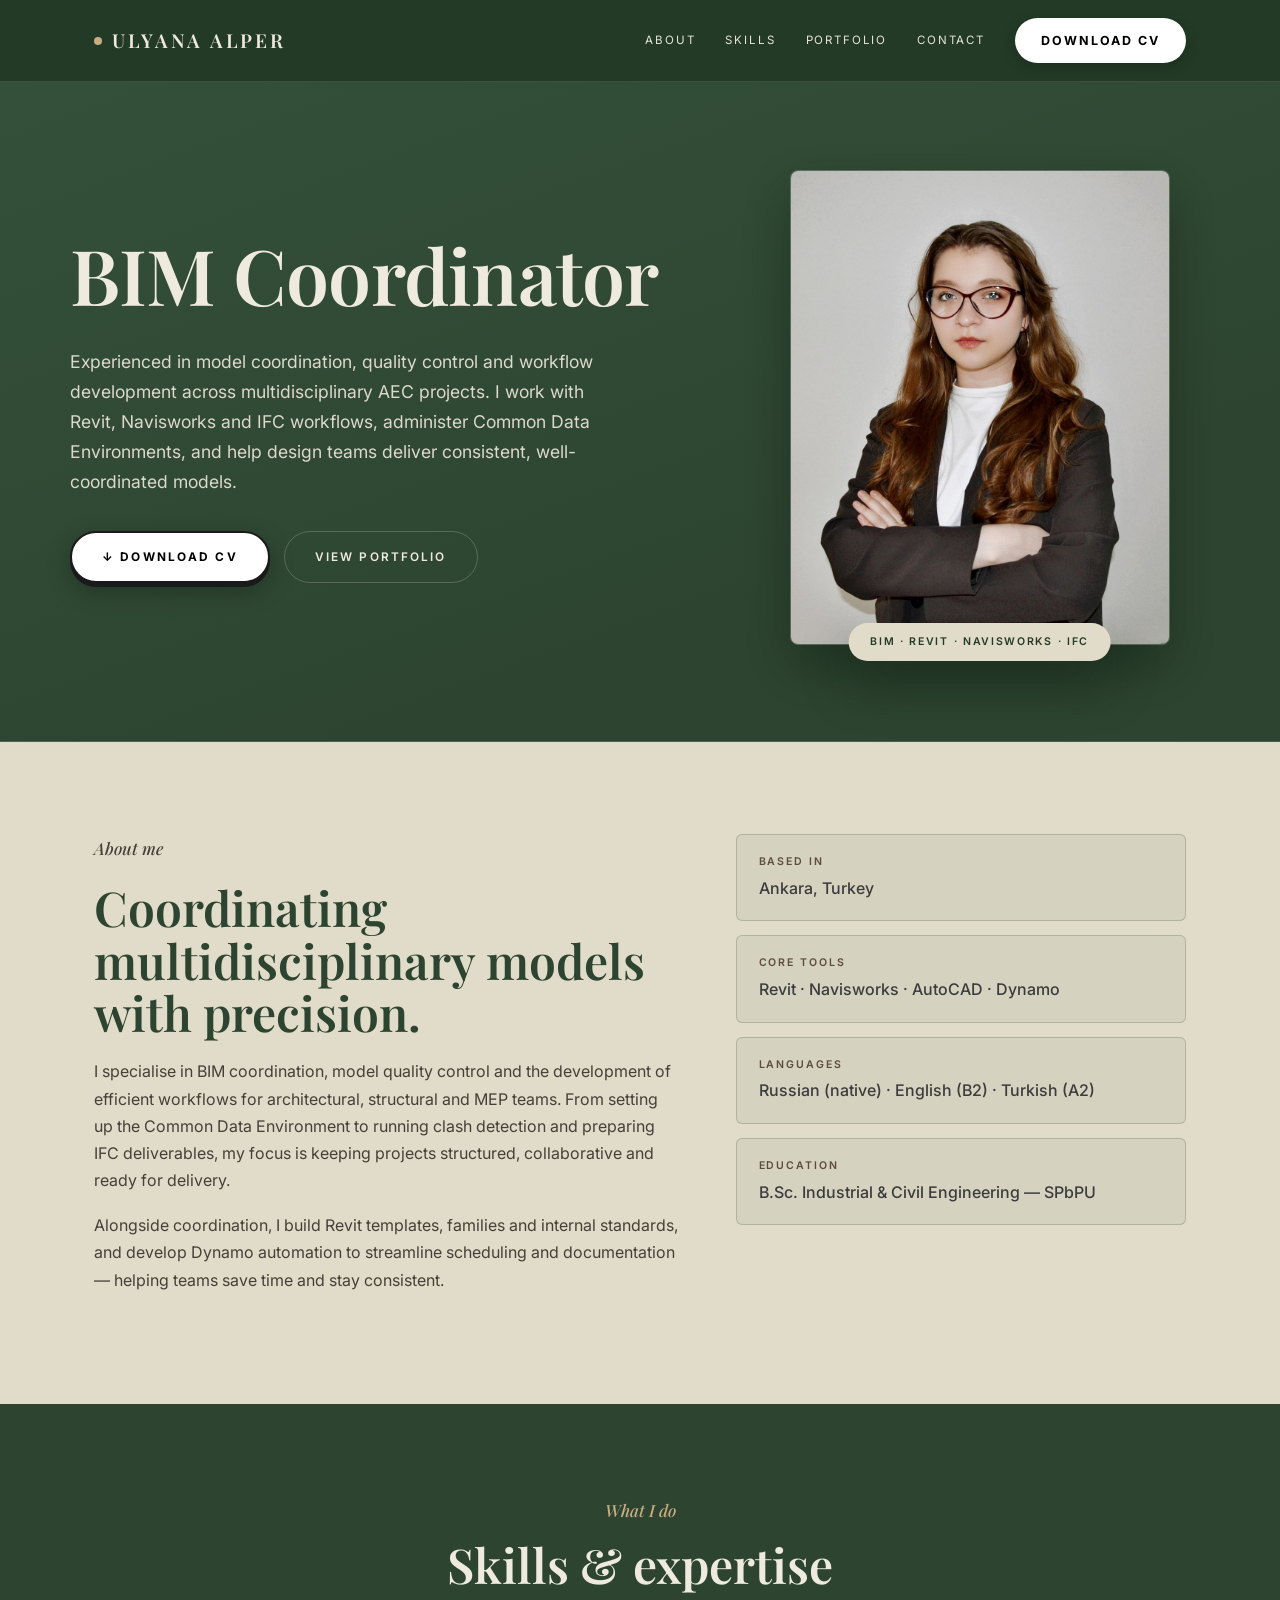
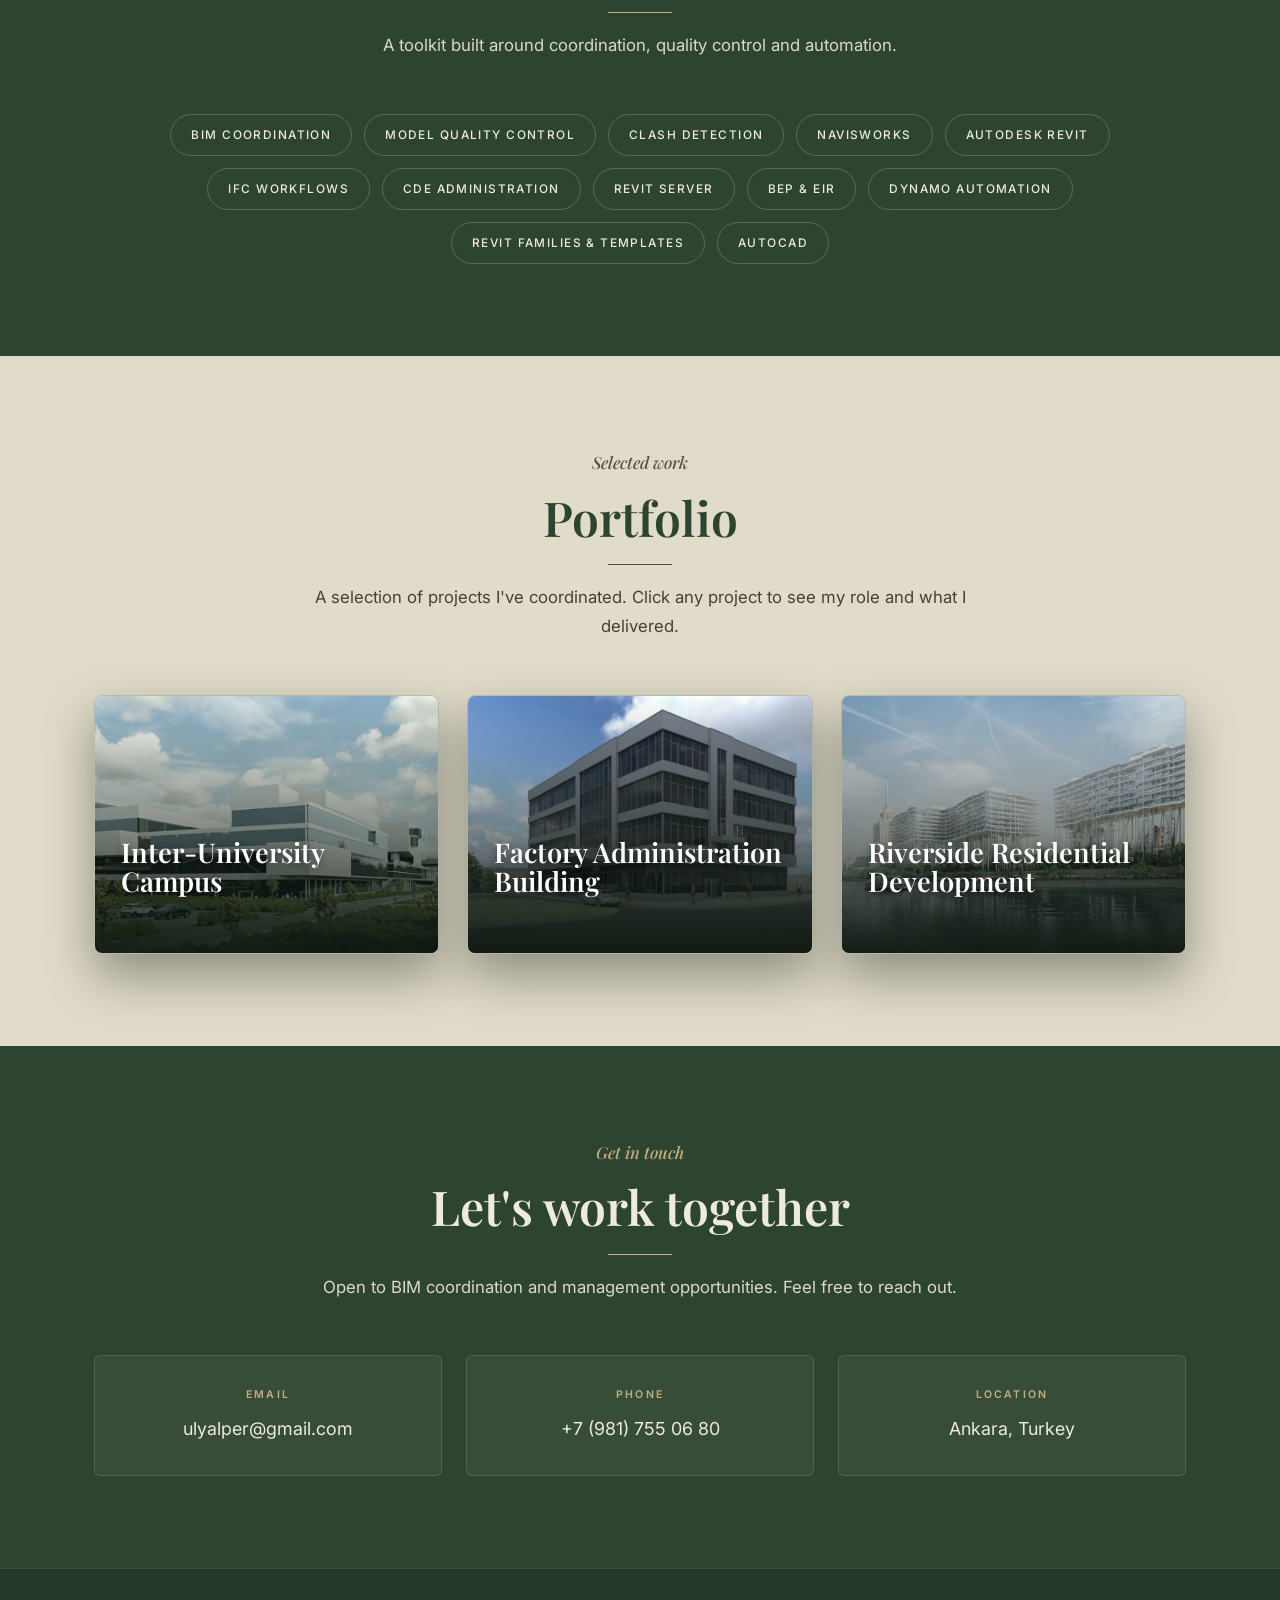
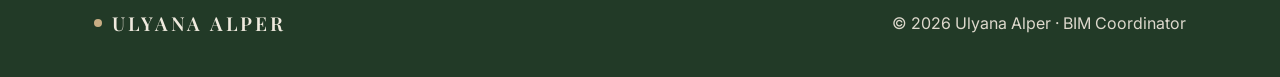
==== index.html @ e6cfb835 "Initial portfolio site" ====
<!DOCTYPE html>
<html lang="en">
<head>
  <meta charset="UTF-8" />
  <meta name="viewport" content="width=device-width, initial-scale=1.0" />
  <title>Ulyana Alper — BIM Coordinator</title>
  <meta name="description" content="Portfolio of Ulyana Alper, BIM Coordinator specialising in model coordination, quality control and CDE administration for multidisciplinary AEC projects." />
  <link rel="preconnect" href="https://fonts.googleapis.com" />
  <link rel="preconnect" href="https://fonts.gstatic.com" crossorigin />
  <link href="https://fonts.googleapis.com/css2?family=Playfair+Display:ital,wght@0,500;0,600;0,700;1,500;1,600&family=Inter:wght@400;500;600&display=swap" rel="stylesheet" />
  <link rel="stylesheet" href="css/styles.css" />
</head>
<body>
  <!-- Navbar -->
  <header class="nav">
    <div class="nav-inner">
      <a class="brand" href="index.html">
        <span class="dot"></span> Ulyana Alper
      </a>
      <button class="nav-toggle" aria-label="Toggle menu" id="navToggle">☰</button>
      <nav class="nav-links" id="navLinks">
        <a href="#about">About</a>
        <a href="#skills">Skills</a>
        <a href="#portfolio">Portfolio</a>
        <a href="#contact">Contact</a>
        <a class="btn btn-primary" href="assets/Ulyana_Alper_CV.pdf" download>Download CV</a>
      </nav>
    </div>
  </header>

  <!-- Hero -->
  <section class="hero">
    <div class="container hero-grid">
      <div class="hero-text">
        <h1>BIM Coordinator</h1>
        <p class="lead">
          Experienced in model coordination, quality control and workflow development
          across multidisciplinary AEC projects. I work with Revit, Navisworks and
          IFC workflows, administer Common Data Environments, and help design teams
          deliver consistent, well-coordinated models.
        </p>
        <div class="hero-actions">
          <a class="btn btn-primary" href="assets/Ulyana_Alper_CV.pdf" download>↓ Download CV</a>
          <a class="btn btn-ghost" href="#portfolio">View Portfolio</a>
        </div>
      </div>
      <div class="hero-photo">
        <img src="assets/profilephoto.jpg" alt="Portrait of Ulyana Alper" />
        <span class="badge">BIM · Revit · Navisworks · IFC</span>
      </div>
    </div>
  </section>

  <!-- About -->
  <section class="section section-sand" id="about">
    <div class="container">
      <div class="about-grid">
        <div class="about-text">
          <p class="eyebrow">About me</p>
          <h2>Coordinating multidisciplinary models with precision.</h2>
          <p>
            I specialise in BIM coordination, model quality control and the
            development of efficient workflows for architectural, structural and
            MEP teams. From setting up the Common Data Environment to running clash
            detection and preparing IFC deliverables, my focus is keeping projects
            structured, collaborative and ready for delivery.
          </p>
          <p>
            Alongside coordination, I build Revit templates, families and internal
            standards, and develop Dynamo automation to streamline scheduling and
            documentation — helping teams save time and stay consistent.
          </p>
        </div>
        <div class="facts">
          <div class="fact">
            <div class="label">Based in</div>
            <div class="value">Ankara, Turkey</div>
          </div>
          <div class="fact">
            <div class="label">Core tools</div>
            <div class="value">Revit · Navisworks · AutoCAD · Dynamo</div>
          </div>
          <div class="fact">
            <div class="label">Languages</div>
            <div class="value">Russian (native) · English (B2) · Turkish (A2)</div>
          </div>
          <div class="fact">
            <div class="label">Education</div>
            <div class="value">B.Sc. Industrial &amp; Civil Engineering — SPbPU</div>
          </div>
        </div>
      </div>
    </div>
  </section>

  <!-- Skills -->
  <section class="section section-pine" id="skills">
    <div class="container">
      <div class="section-head">
        <p class="eyebrow">What I do</p>
        <h2>Skills &amp; expertise</h2>
        <p class="sub">A toolkit built around coordination, quality control and automation.</p>
      </div>
      <div class="chips">
        <span class="chip">BIM Coordination</span>
        <span class="chip">Model Quality Control</span>
        <span class="chip">Clash Detection</span>
        <span class="chip">Navisworks</span>
        <span class="chip">Autodesk Revit</span>
        <span class="chip">IFC Workflows</span>
        <span class="chip">CDE Administration</span>
        <span class="chip">Revit Server</span>
        <span class="chip">BEP &amp; EIR</span>
        <span class="chip">Dynamo Automation</span>
        <span class="chip">Revit Families &amp; Templates</span>
        <span class="chip">AutoCAD</span>
      </div>
    </div>
  </section>

  <!-- Portfolio -->
  <section class="section section-sand" id="portfolio">
    <div class="container">
      <div class="section-head">
        <p class="eyebrow">Selected work</p>
        <h2>Portfolio</h2>
        <p class="sub">A selection of projects I've coordinated. Click any project to see my role and what I delivered.</p>
      </div>
      <div class="portfolio-grid" id="portfolioGrid"><!-- cards injected by main.js --></div>
    </div>
  </section>

  <!-- Contact -->
  <section class="section section-pine" id="contact">
    <div class="container">
      <div class="section-head">
        <p class="eyebrow">Get in touch</p>
        <h2>Let's work together</h2>
        <p class="sub">Open to BIM coordination and management opportunities. Feel free to reach out.</p>
      </div>
      <div class="contact-grid">
        <div class="contact-card">
          <div class="label">Email</div>
          <div class="value"><a href="mailto:ulyalper@gmail.com">ulyalper@gmail.com</a></div>
        </div>
        <div class="contact-card">
          <div class="label">Phone</div>
          <div class="value"><a href="tel:+79817550680">+7 (981) 755 06 80</a></div>
        </div>
        <div class="contact-card">
          <div class="label">Location</div>
          <div class="value">Ankara, Turkey</div>
        </div>
      </div>
    </div>
  </section>

  <!-- Footer -->
  <footer class="footer">
    <div class="container footer-inner">
      <span class="brand"><span class="dot"></span> Ulyana Alper</span>
      <span>© <span id="year"></span> Ulyana Alper · BIM Coordinator</span>
    </div>
  </footer>

  <script src="js/projects.js"></script>
  <script src="js/main.js"></script>
</body>
</html>
---- css/styles.css ----
/* ===========================================================
   Ulyana Alper — BIM Portfolio
   Theme: DARK — Dark Pine background, sand text,
   earth-brown / tan accents, charcoal panels
   palette: Beige Sand #E1DBC9 · Earth Brown #5E4B3B
            Dark Pine #2D4530 · Charcoal Grey #3C3C3C
   =========================================================== */

:root {
  --pine: #2d4530;        /* page background */
  --pine-soft: #34503a;   /* lighter band / cards */
  --pine-deep: #223a27;   /* footer / deepest */
  --charcoal: #3c3c3c;    /* panel sections */
  --sand: #e1dbc9;        /* Beige Sand — light text / buttons */
  --cream: #efeade;       /* brightest text */
  --muted: #ddd8cc;       /* secondary text on dark pine — clearer grey-cream */
  --accent: #c8ad84;      /* light tan (tint of earth brown) for accents */
  --accent-deep: #5e4b3b; /* Earth Brown — accent on light sand */
  --brown-muted: #454038; /* secondary text on sand — darker grey-brown */
  --line: rgba(239, 233, 218, 0.22);
  --line-soft: rgba(239, 233, 218, 0.12);
  --line-dark: rgba(45, 69, 48, 0.22);
  --shadow: 0 22px 50px rgba(15, 25, 17, 0.4);
  --radius: 6px;
  --radius-lg: 8px;
  --maxw: 1140px;
}

* { box-sizing: border-box; }

html { scroll-behavior: smooth; }

body {
  margin: 0;
  font-family: "Inter", system-ui, -apple-system, Segoe UI, Roboto, sans-serif;
  color: var(--cream);
  background: var(--pine);
  line-height: 1.7;
  -webkit-font-smoothing: antialiased;
}

/* readable text selection highlight */
::selection { background: var(--accent); color: var(--pine-deep); }

h1, h2, h3, .display {
  font-family: "Playfair Display", Georgia, serif;
  font-weight: 600;
  line-height: 1.1;
  letter-spacing: 0;
  margin: 0 0 0.4em;
  color: var(--cream);
}

a { color: inherit; text-decoration: none; }

img { display: block; max-width: 100%; }

.container {
  width: 100%;
  max-width: var(--maxw);
  margin: 0 auto;
  padding: 0 24px;
}

/* italic serif eyebrow */
.eyebrow {
  font-family: "Playfair Display", Georgia, serif;
  font-style: italic;
  font-size: 1.05rem;
  font-weight: 500;
  color: var(--accent);
  margin: 0 0 14px;
}

/* ---------- Buttons ---------- */
.btn {
  display: inline-flex;
  align-items: center;
  gap: 10px;
  padding: 14px 30px;
  border-radius: 999px;
  font-weight: 600;
  font-size: 0.74rem;
  text-transform: uppercase;
  letter-spacing: 0.18em;
  border: 1.5px solid transparent;
  cursor: pointer;
  transition: transform 0.18s ease, background 0.18s ease, color 0.18s ease, border-color 0.18s ease;
}
.btn:hover { transform: translateY(-2px); }
/* maximum contrast — white fill, black text, dark border */
.btn-primary {
  background: #ffffff;
  color: #000000;
  font-weight: 700;
  border: 2px solid #1a1a1a;
  box-shadow: 0 4px 0 #1a1a1a, 0 8px 24px rgba(0, 0, 0, 0.28);
}
.btn-primary:hover {
  background: #ffffff;
  color: #000000;
  border-color: #000000;
  box-shadow: 0 2px 0 #1a1a1a, 0 6px 20px rgba(0, 0, 0, 0.32);
}
.btn-ghost { border-color: var(--line); color: var(--cream); }
.btn-ghost:hover { background: var(--sand); color: var(--pine-deep); border-color: var(--sand); }
.btn-outline { border-color: var(--sand); color: var(--sand); }
.btn-outline:hover { background: var(--sand); color: var(--pine-deep); }

/* ---------- Navbar ---------- */
.nav {
  position: sticky;
  top: 0;
  z-index: 50;
  background: rgba(34, 58, 39, 0.92);
  backdrop-filter: blur(10px);
  color: var(--cream);
  border-bottom: 1px solid var(--line-soft);
}
.nav-inner {
  display: flex;
  align-items: center;
  justify-content: space-between;
  padding: 18px 24px;
  max-width: var(--maxw);
  margin: 0 auto;
}
.brand {
  font-family: "Playfair Display", Georgia, serif;
  font-size: 1.2rem;
  font-weight: 600;
  letter-spacing: 0.14em;
  text-transform: uppercase;
  display: flex;
  align-items: center;
  gap: 10px;
}
.brand .dot { width: 8px; height: 8px; border-radius: 50%; background: var(--accent); }
.nav-links { display: flex; align-items: center; gap: 30px; }
.nav-links a {
  font-size: 0.72rem;
  text-transform: uppercase;
  letter-spacing: 0.16em;
  color: #e8e4d9;
  transition: color 0.18s;
}
.nav-links a:hover { color: var(--accent); }

/* nav Download CV — override link styles so text stays high-contrast */
.nav-links a.btn-primary {
  color: #000000;
  background: #ffffff;
  font-size: 0.78rem;
  font-weight: 700;
  padding: 12px 26px;
  border: none;
  box-shadow: 0 4px 14px rgba(0, 0, 0, 0.2);
}
.nav-links a.btn-primary:hover {
  color: #000000;
  background: #f5f5f5;
  border: none;
  box-shadow: 0 6px 18px rgba(0, 0, 0, 0.24);
}

.nav-toggle { display: none; background: none; border: 0; color: var(--cream); font-size: 1.5rem; cursor: pointer; }

/* ---------- Hero ---------- */
.hero {
  background: linear-gradient(160deg, var(--pine-soft) 0%, var(--pine) 70%);
  color: var(--cream);
  position: relative;
  overflow: hidden;
  border-bottom: 1px solid var(--line-soft);
}
.hero-grid {
  display: grid;
  grid-template-columns: 1.15fr 0.85fr;
  gap: 56px;
  align-items: center;
  padding: 88px 0 96px;
}
.hero h1 { font-size: clamp(2.8rem, 6vw, 5rem); letter-spacing: -0.01em; }
.hero h1 .accent { color: var(--accent); font-style: italic; }
.hero .lead { font-size: 1.1rem; color: var(--muted); max-width: 32em; margin-bottom: 34px; }
.hero-actions { display: flex; flex-wrap: wrap; gap: 14px; }

.hero-photo {
  position: relative;
  justify-self: center;
}
.hero-photo img {
  width: 100%;
  max-width: 380px;
  aspect-ratio: 4 / 5;
  object-fit: cover;
  border-radius: var(--radius-lg);
  border: 1px solid var(--line);
  box-shadow: var(--shadow);
  filter: grayscale(0.1) contrast(1.02);
}
.hero-photo .badge {
  position: absolute;
  bottom: -16px; left: 50%;
  transform: translateX(-50%);
  background: var(--sand);
  color: var(--pine-deep);
  padding: 10px 22px;
  border-radius: 999px;
  font-weight: 600;
  font-size: 0.66rem;
  text-transform: uppercase;
  letter-spacing: 0.16em;
  white-space: nowrap;
  box-shadow: var(--shadow);
}

/* ---------- Section shells ---------- */
.section { padding: 92px 0; }
.section-head { max-width: 680px; margin: 0 auto 54px; text-align: center; }
.section-head .eyebrow { display: block; }
.section h2 { font-size: clamp(2.1rem, 4vw, 3rem); }
.section-head h2 { position: relative; padding-bottom: 22px; margin-bottom: 18px; }
.section-head h2::after {
  content: "";
  position: absolute;
  left: 50%; bottom: 0;
  transform: translateX(-50%);
  width: 64px; height: 1px;
  background: var(--accent);
}
.section .sub { color: var(--muted); font-size: 1.05rem; }

/* alternating section backgrounds */
.section-pine { background: var(--pine); color: var(--cream); }
.section-sand { background: var(--sand); color: var(--charcoal); }

/* light (sand) section overrides so text stays high-contrast */
.section-sand h1, .section-sand h2, .section-sand h3 { color: var(--pine); }
.section-sand .eyebrow { color: var(--accent-deep); }
.section-sand .sub { color: var(--brown-muted); }
.section-sand .section-head h2::after { background: var(--accent-deep); }
.section-sand .about-text p { color: var(--brown-muted); }
.section-sand .fact { background: rgba(45, 69, 48, 0.06); border-color: var(--line-dark); }
.section-sand .fact .label { color: var(--accent-deep); }
.section-sand .fact .value { color: var(--charcoal); }
.section-sand .chip { border-color: var(--line-dark); color: var(--pine); }
.section-sand .project-card { border-color: var(--line-dark); }
.section-sand .contact-card { background: rgba(45, 69, 48, 0.05); border-color: var(--line-dark); }
.section-sand .contact-card .label { color: var(--accent-deep); }
.section-sand .contact-card .value { color: var(--charcoal); }
.section-sand .contact-card a:hover { color: var(--accent-deep); }

/* sand section — project detail content */
.section-sand .detail-summary { color: var(--brown-muted); }
.section-sand .resp-list li { color: var(--charcoal); }
.section-sand .resp-list li::before { background: var(--accent-deep); }
.section-sand .gallery img { border-color: var(--line-dark); box-shadow: 0 16px 40px rgba(45, 69, 48, 0.12); }

/* ---------- About ---------- */
.about-grid { display: grid; grid-template-columns: 1.3fr 1fr; gap: 56px; align-items: start; }
.about-text .eyebrow { display: block; }
.about-text p { color: var(--muted); margin: 0 0 18px; }
.facts { display: grid; gap: 14px; }
.fact {
  background: rgba(239, 233, 218, 0.05);
  border: 1px solid var(--line-soft);
  border-radius: var(--radius);
  padding: 18px 22px;
}
.fact .label { font-size: 0.66rem; text-transform: uppercase; letter-spacing: 0.18em; color: var(--accent); font-weight: 600; }
.fact .value { font-weight: 500; margin-top: 4px; color: var(--cream); }

/* ---------- Skills ---------- */
.chips { display: flex; flex-wrap: wrap; gap: 12px; justify-content: center; }
.chip {
  background: transparent;
  border: 1px solid var(--line);
  color: var(--cream);
  padding: 10px 20px;
  border-radius: 999px;
  font-weight: 500;
  font-size: 0.74rem;
  text-transform: uppercase;
  letter-spacing: 0.12em;
}

/* ---------- Portfolio grid ---------- */
.portfolio-grid {
  display: grid;
  grid-template-columns: repeat(auto-fill, minmax(320px, 1fr));
  gap: 28px;
}
.project-card {
  position: relative;
  border-radius: var(--radius-lg);
  overflow: hidden;
  aspect-ratio: 4 / 3;
  box-shadow: var(--shadow);
  cursor: pointer;
  display: block;
  border: 1px solid var(--line-soft);
}
.project-card img {
  width: 100%; height: 100%;
  object-fit: cover;
  filter: grayscale(0.3) contrast(1.03);
  transition: transform 0.5s ease, filter 0.5s ease;
}
.project-card::before {
  content: "";
  position: absolute; inset: 0;
  background: linear-gradient(to top, rgba(15,25,17,0.96) 0%, rgba(15,25,17,0.5) 45%, transparent 100%);
  z-index: 1;
}
.project-card:hover img { transform: scale(1.05); filter: grayscale(0) contrast(1.03); }
.project-card .meta {
  position: absolute;
  left: 26px; right: 26px; bottom: 24px;
  z-index: 2;
  color: var(--cream);
}
.project-card h3 {
  font-size: 1.7rem;
  margin: 0 0 4px;
  color: #fff;
  text-shadow: 0 2px 8px rgba(0, 0, 0, 0.55);
}
.project-card .view {
  display: inline-flex; align-items: center; gap: 8px;
  font-size: 0.7rem; text-transform: uppercase; letter-spacing: 0.16em;
  color: var(--muted);
  opacity: 0; transform: translateY(6px);
  transition: opacity 0.25s, transform 0.25s;
}
.project-card:hover .view { opacity: 1; transform: translateY(0); }

/* ---------- Contact ---------- */
.contact-grid { display: grid; grid-template-columns: repeat(auto-fit, minmax(240px, 1fr)); gap: 24px; margin-top: 40px; }
.contact-card {
  background: rgba(239,233,218,0.05);
  border: 1px solid var(--line-soft);
  border-radius: var(--radius);
  padding: 30px;
  text-align: center;
}
.contact-card .label { font-size: 0.66rem; text-transform: uppercase; letter-spacing: 0.2em; color: var(--accent); font-weight: 600; }
.contact-card .value { font-size: 1.12rem; margin-top: 10px; word-break: break-word; color: var(--cream); }
.contact-card a:hover { color: var(--accent); }

/* ---------- Footer ---------- */
.footer { background: var(--pine-deep); color: var(--muted); padding: 38px 0; border-top: 1px solid var(--line-soft); }
.footer-inner { display: flex; flex-wrap: wrap; gap: 16px; justify-content: space-between; align-items: center; }
.footer .brand { color: var(--cream); letter-spacing: 0.14em; text-transform: uppercase; }

/* ===========================================================
   Project detail page
   =========================================================== */
.detail-hero {
  padding: 44px 0 64px;
  border-bottom: 1px solid var(--line-soft);
}
.back-link {
  display: inline-flex; align-items: center; gap: 8px;
  color: var(--muted); font-size: 0.7rem;
  text-transform: uppercase; letter-spacing: 0.16em;
  margin-bottom: 30px;
}
.back-link:hover { color: var(--accent); }
.detail-hero h1 { font-size: clamp(2.4rem, 5vw, 3.6rem); max-width: 16em; }

.detail-meta {
  display: grid;
  grid-template-columns: repeat(auto-fit, minmax(150px, 1fr));
  gap: 20px;
  margin-top: 38px;
  padding-top: 30px;
  border-top: 1px solid var(--line);
}
.detail-meta .label { font-size: 0.66rem; text-transform: uppercase; letter-spacing: 0.18em; color: var(--accent); font-weight: 600; }
.detail-meta .value { margin-top: 6px; font-weight: 500; color: var(--cream); }

.detail-body { padding: 76px 0; }
.detail-cols { display: grid; grid-template-columns: 1fr 1.4fr; gap: 56px; align-items: start; }
.detail-cols h2 { font-size: 2rem; }
.detail-summary { color: var(--muted); font-size: 1.08rem; }
.resp-list { list-style: none; padding: 0; margin: 0; display: grid; gap: 14px; }
.resp-list li { position: relative; padding-left: 28px; color: var(--cream); }
.resp-list li::before {
  content: "";
  position: absolute; left: 0; top: 11px;
  width: 10px; height: 10px;
  border-radius: 50%;
  background: var(--accent);
}

.gallery { display: grid; gap: 22px; margin-top: 8px; }
.gallery img { width: 100%; border-radius: var(--radius); box-shadow: var(--shadow); border: 1px solid var(--line-soft); }

.detail-cta { padding: 60px 0; text-align: center; }
.detail-cta h2 { font-size: 2.1rem; }
.detail-cta .sub { color: var(--muted); }

.not-found { text-align: center; padding: 120px 24px; }
.not-found .sub { color: var(--muted); }

/* ===========================================================
   Responsive
   =========================================================== */
@media (max-width: 900px) {
  .hero-grid { grid-template-columns: 1fr; text-align: center; padding: 64px 0 76px; }
  .hero .lead { margin-left: auto; margin-right: auto; }
  .hero-actions { justify-content: center; }
  .hero-photo { order: -1; }
  .about-grid { grid-template-columns: 1fr; gap: 36px; }
  .about-text { text-align: center; }
  .detail-cols { grid-template-columns: 1fr; gap: 36px; }
}

@media (max-width: 680px) {
  .nav-links {
    display: none;
    position: absolute;
    top: 100%; left: 0; right: 0;
    flex-direction: column;
    gap: 0;
    background: var(--pine-deep);
    padding: 8px 0;
    border-bottom: 1px solid var(--line-soft);
  }
  .nav-links.open { display: flex; }
  .nav-links a { padding: 14px 24px; }
  .nav-toggle { display: block; }
  .section { padding: 64px 0; }
}
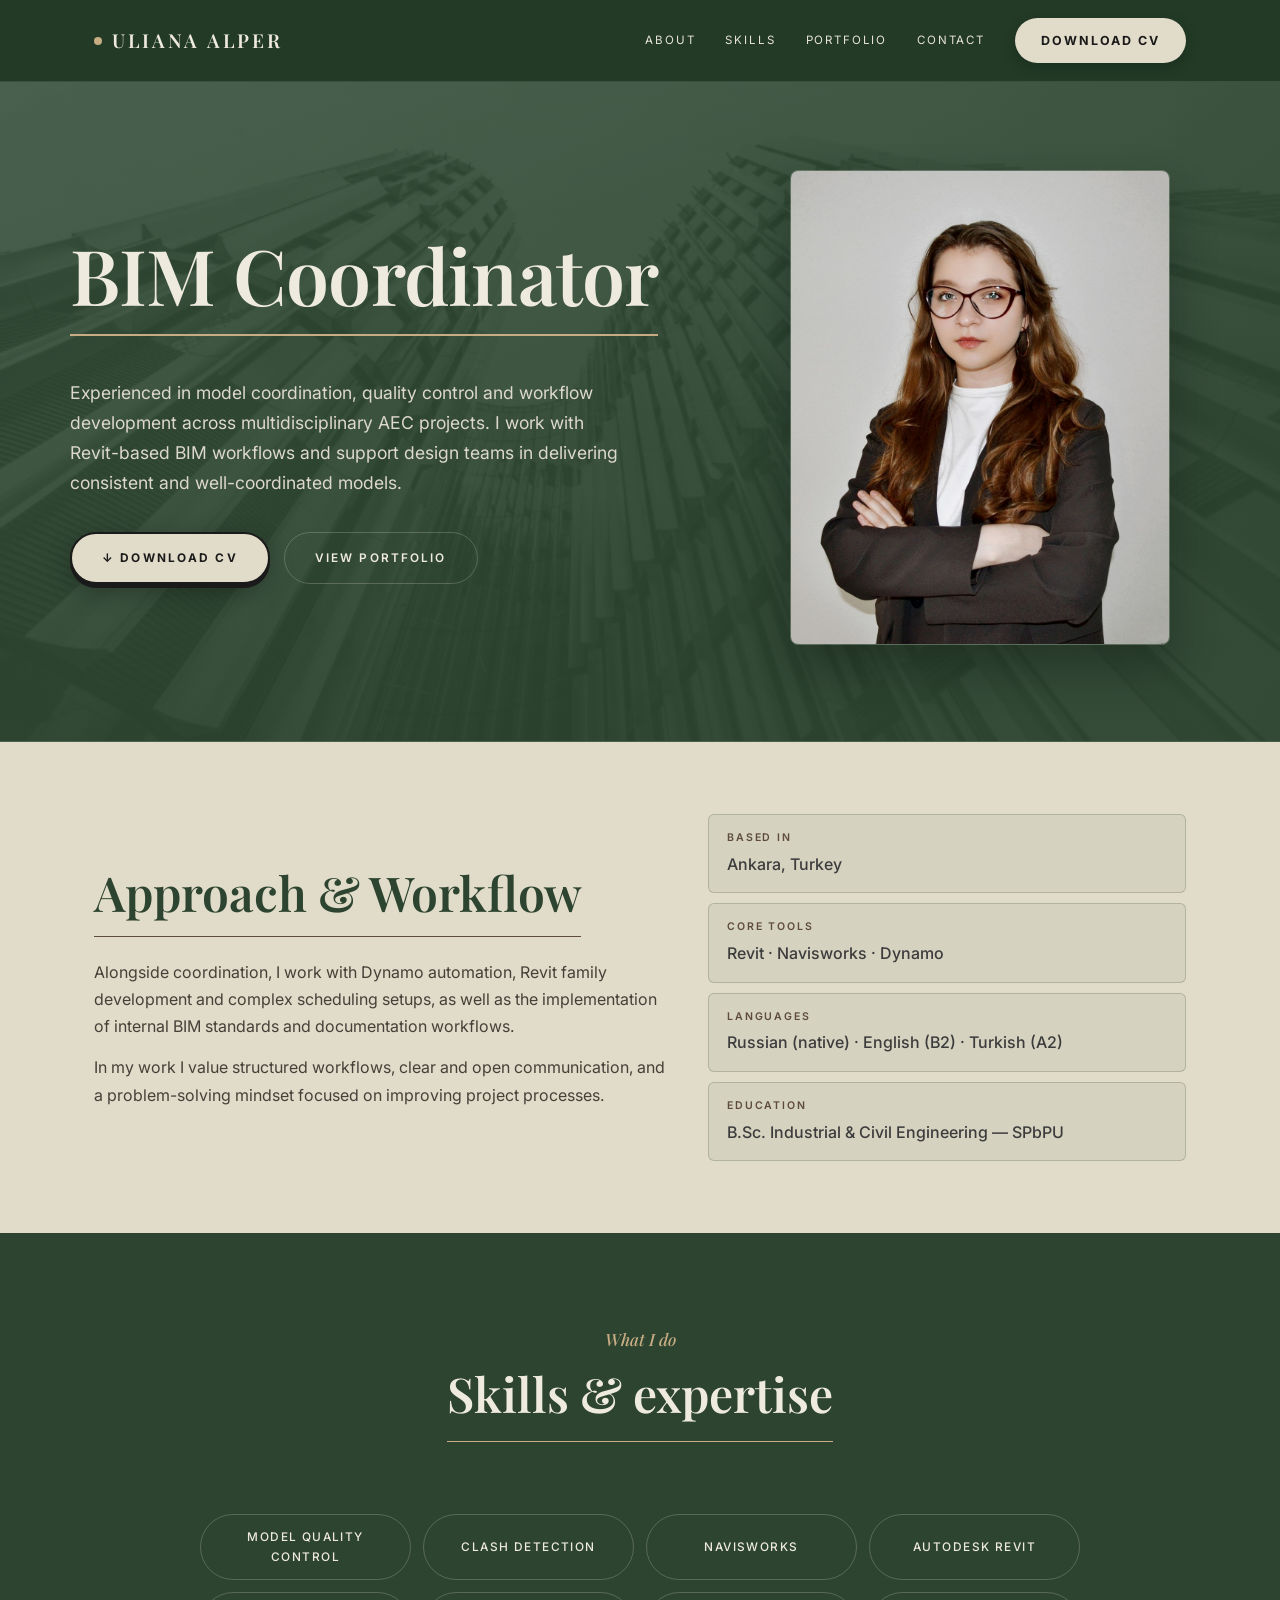
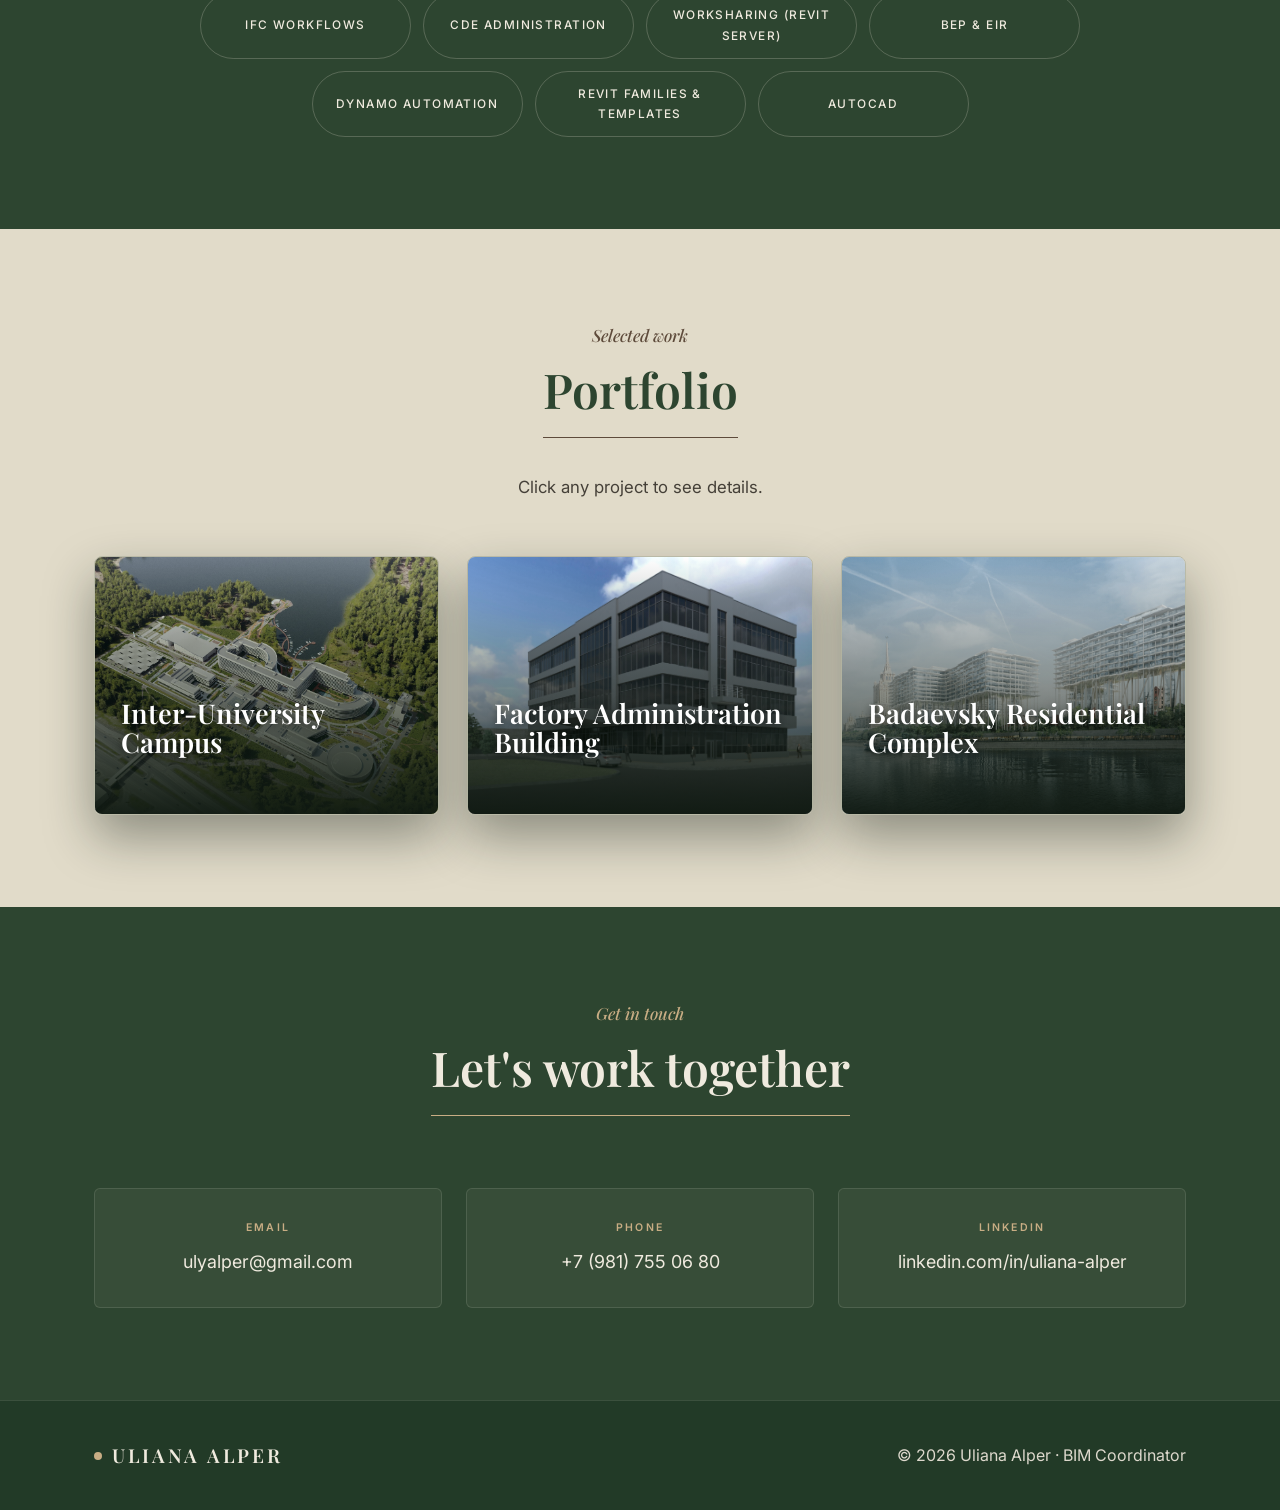
==== commit 024f591c: "v3" ====
--- a/index.html
+++ b/index.html
@@ -3,8 +3,8 @@
 <head>
   <meta charset="UTF-8" />
   <meta name="viewport" content="width=device-width, initial-scale=1.0" />
-  <title>Ulyana Alper — BIM Coordinator</title>
-  <meta name="description" content="Portfolio of Ulyana Alper, BIM Coordinator specialising in model coordination, quality control and CDE administration for multidisciplinary AEC projects." />
+  <title>Uliana Alper — BIM Coordinator</title>
+  <meta name="description" content="Portfolio of Uliana Alper, BIM Coordinator specialising in model coordination, quality control and CDE administration for multidisciplinary AEC projects." />
   <link rel="preconnect" href="https://fonts.googleapis.com" />
   <link rel="preconnect" href="https://fonts.gstatic.com" crossorigin />
   <link href="https://fonts.googleapis.com/css2?family=Playfair+Display:ital,wght@0,500;0,600;0,700;1,500;1,600&family=Inter:wght@400;500;600&display=swap" rel="stylesheet" />
@@ -15,38 +15,36 @@
   <header class="nav">
     <div class="nav-inner">
       <a class="brand" href="index.html">
-        <span class="dot"></span> Ulyana Alper
+        <span class="dot"></span> Uliana Alper
       </a>
       <button class="nav-toggle" aria-label="Toggle menu" id="navToggle">☰</button>
       <nav class="nav-links" id="navLinks">
-        <a href="#about">About</a>
+        <a href="#top">About</a>
         <a href="#skills">Skills</a>
         <a href="#portfolio">Portfolio</a>
         <a href="#contact">Contact</a>
-        <a class="btn btn-primary" href="assets/Ulyana_Alper_CV.pdf" download>Download CV</a>
+        <a class="btn btn-primary" href="assets/Uliana_Alper_CV.pdf" download>Download CV</a>
       </nav>
     </div>
   </header>
 
   <!-- Hero -->
-  <section class="hero">
+  <section class="hero" id="top">
     <div class="container hero-grid">
       <div class="hero-text">
         <h1>BIM Coordinator</h1>
         <p class="lead">
           Experienced in model coordination, quality control and workflow development
-          across multidisciplinary AEC projects. I work with Revit, Navisworks and
-          IFC workflows, administer Common Data Environments, and help design teams
-          deliver consistent, well-coordinated models.
+          across multidisciplinary AEC projects. I work with Revit-based BIM workflows
+          and support design teams in delivering consistent and well-coordinated models.
         </p>
         <div class="hero-actions">
-          <a class="btn btn-primary" href="assets/Ulyana_Alper_CV.pdf" download>↓ Download CV</a>
+          <a class="btn btn-primary" href="assets/Uliana_Alper_CV.pdf" download>↓ Download CV</a>
           <a class="btn btn-ghost" href="#portfolio">View Portfolio</a>
         </div>
       </div>
       <div class="hero-photo">
-        <img src="assets/profilephoto.jpg" alt="Portrait of Ulyana Alper" />
-        <span class="badge">BIM · Revit · Navisworks · IFC</span>
+        <img src="assets/profilephoto.jpg" alt="Portrait of Uliana Alper" />
       </div>
     </div>
   </section>
@@ -56,19 +54,15 @@
     <div class="container">
       <div class="about-grid">
         <div class="about-text">
-          <p class="eyebrow">About me</p>
-          <h2>Coordinating multidisciplinary models with precision.</h2>
+          <h2>Approach &amp; Workflow</h2>
           <p>
-            I specialise in BIM coordination, model quality control and the
-            development of efficient workflows for architectural, structural and
-            MEP teams. From setting up the Common Data Environment to running clash
-            detection and preparing IFC deliverables, my focus is keeping projects
-            structured, collaborative and ready for delivery.
+            Alongside coordination, I work with Dynamo automation, Revit family
+            development and complex scheduling setups, as well as the implementation
+            of internal BIM standards and documentation workflows.
           </p>
           <p>
-            Alongside coordination, I build Revit templates, families and internal
-            standards, and develop Dynamo automation to streamline scheduling and
-            documentation — helping teams save time and stay consistent.
+            In my work I value structured workflows, clear and open communication,
+            and a problem-solving mindset focused on improving project processes.
           </p>
         </div>
         <div class="facts">
@@ -78,7 +72,7 @@
           </div>
           <div class="fact">
             <div class="label">Core tools</div>
-            <div class="value">Revit · Navisworks · AutoCAD · Dynamo</div>
+            <div class="value">Revit · Navisworks · Dynamo</div>
           </div>
           <div class="fact">
             <div class="label">Languages</div>
@@ -99,17 +93,15 @@
       <div class="section-head">
         <p class="eyebrow">What I do</p>
         <h2>Skills &amp; expertise</h2>
-        <p class="sub">A toolkit built around coordination, quality control and automation.</p>
       </div>
       <div class="chips">
-        <span class="chip">BIM Coordination</span>
         <span class="chip">Model Quality Control</span>
         <span class="chip">Clash Detection</span>
         <span class="chip">Navisworks</span>
         <span class="chip">Autodesk Revit</span>
         <span class="chip">IFC Workflows</span>
         <span class="chip">CDE Administration</span>
-        <span class="chip">Revit Server</span>
+        <span class="chip">Worksharing (Revit Server)</span>
         <span class="chip">BEP &amp; EIR</span>
         <span class="chip">Dynamo Automation</span>
         <span class="chip">Revit Families &amp; Templates</span>
@@ -124,7 +116,7 @@
       <div class="section-head">
         <p class="eyebrow">Selected work</p>
         <h2>Portfolio</h2>
-        <p class="sub">A selection of projects I've coordinated. Click any project to see my role and what I delivered.</p>
+        <p class="sub">Click any project to see details.</p>
       </div>
       <div class="portfolio-grid" id="portfolioGrid"><!-- cards injected by main.js --></div>
     </div>
@@ -136,7 +128,6 @@
       <div class="section-head">
         <p class="eyebrow">Get in touch</p>
         <h2>Let's work together</h2>
-        <p class="sub">Open to BIM coordination and management opportunities. Feel free to reach out.</p>
       </div>
       <div class="contact-grid">
         <div class="contact-card">
@@ -148,8 +139,8 @@
           <div class="value"><a href="tel:+79817550680">+7 (981) 755 06 80</a></div>
         </div>
         <div class="contact-card">
-          <div class="label">Location</div>
-          <div class="value">Ankara, Turkey</div>
+          <div class="label">LinkedIn</div>
+          <div class="value"><a href="https://www.linkedin.com/in/uliana-alper" target="_blank" rel="noopener">linkedin.com/in/uliana-alper</a></div>
         </div>
       </div>
     </div>
@@ -158,8 +149,8 @@
   <!-- Footer -->
   <footer class="footer">
     <div class="container footer-inner">
-      <span class="brand"><span class="dot"></span> Ulyana Alper</span>
-      <span>© <span id="year"></span> Ulyana Alper · BIM Coordinator</span>
+      <span class="brand"><span class="dot"></span> Uliana Alper</span>
+      <span>© <span id="year"></span> Uliana Alper · BIM Coordinator</span>
     </div>
   </footer>
 
--- a/css/styles.css
+++ b/css/styles.css
@@ -1,5 +1,5 @@
 /* ===========================================================
-   Ulyana Alper — BIM Portfolio
+   Uliana Alper — BIM Portfolio
    Theme: DARK — Dark Pine background, sand text,
    earth-brown / tan accents, charcoal panels
    palette: Beige Sand #E1DBC9 · Earth Brown #5E4B3B
@@ -88,16 +88,16 @@
   transition: transform 0.18s ease, background 0.18s ease, color 0.18s ease, border-color 0.18s ease;
 }
 .btn:hover { transform: translateY(-2px); }
-/* maximum contrast — white fill, black text, dark border */
+/* beige fill, dark text, dark border for contrast */
 .btn-primary {
-  background: #ffffff;
-  color: #000000;
+  background: var(--sand);
+  color: #1a1a1a;
   font-weight: 700;
   border: 2px solid #1a1a1a;
   box-shadow: 0 4px 0 #1a1a1a, 0 8px 24px rgba(0, 0, 0, 0.28);
 }
 .btn-primary:hover {
-  background: #ffffff;
+  background: var(--cream);
   color: #000000;
   border-color: #000000;
   box-shadow: 0 2px 0 #1a1a1a, 0 6px 20px rgba(0, 0, 0, 0.32);
@@ -146,10 +146,10 @@
 }
 .nav-links a:hover { color: var(--accent); }
 
-/* nav Download CV — override link styles so text stays high-contrast */
+/* nav Download CV — beige fill, dark text */
 .nav-links a.btn-primary {
-  color: #000000;
-  background: #ffffff;
+  color: #1a1a1a;
+  background: var(--sand);
   font-size: 0.78rem;
   font-weight: 700;
   padding: 12px 26px;
@@ -158,7 +158,7 @@
 }
 .nav-links a.btn-primary:hover {
   color: #000000;
-  background: #f5f5f5;
+  background: var(--cream);
   border: none;
   box-shadow: 0 6px 18px rgba(0, 0, 0, 0.24);
 }
@@ -172,6 +172,27 @@
   position: relative;
   overflow: hidden;
   border-bottom: 1px solid var(--line-soft);
+}
+.hero::before {
+  content: "";
+  position: absolute;
+  inset: 0;
+  background-image: url("../assets/blueprint2.png");
+  background-repeat: no-repeat;
+  background-position: center;
+  background-size: cover;
+  filter: brightness(0.85) contrast(1.05);
+  opacity: 0.3;
+  pointer-events: none;
+  z-index: 0;
+}
+.hero::after {
+  content: "";
+  position: absolute;
+  inset: 0;
+  background: linear-gradient(160deg, rgba(52,80,58,0.55) 0%, rgba(45,69,48,0.82) 70%);
+  pointer-events: none;
+  z-index: 0;
 }
 .hero-grid {
   display: grid;
@@ -179,8 +200,17 @@
   gap: 56px;
   align-items: center;
   padding: 88px 0 96px;
-}
-.hero h1 { font-size: clamp(2.8rem, 6vw, 5rem); letter-spacing: -0.01em; }
+  position: relative;
+  z-index: 1;
+}
+.hero h1 { font-size: clamp(2.8rem, 6vw, 5rem); letter-spacing: -0.01em; position: relative; display: inline-block; padding-bottom: 20px; margin-bottom: 24px; }
+.hero h1::after {
+  content: "";
+  position: absolute;
+  left: 0; right: 0; bottom: 0;
+  height: 2px;
+  background: var(--accent);
+}
 .hero h1 .accent { color: var(--accent); font-style: italic; }
 .hero .lead { font-size: 1.1rem; color: var(--muted); max-width: 32em; margin-bottom: 34px; }
 .hero-actions { display: flex; flex-wrap: wrap; gap: 14px; }
@@ -220,13 +250,12 @@
 .section-head { max-width: 680px; margin: 0 auto 54px; text-align: center; }
 .section-head .eyebrow { display: block; }
 .section h2 { font-size: clamp(2.1rem, 4vw, 3rem); }
-.section-head h2 { position: relative; padding-bottom: 22px; margin-bottom: 18px; }
+.section-head h2 { position: relative; display: inline-block; padding-bottom: 22px; margin-bottom: 18px; }
 .section-head h2::after {
   content: "";
   position: absolute;
-  left: 50%; bottom: 0;
-  transform: translateX(-50%);
-  width: 64px; height: 1px;
+  left: 0; right: 0; bottom: 0;
+  height: 1px;
   background: var(--accent);
 }
 .section .sub { color: var(--muted); font-size: 1.05rem; }
@@ -258,10 +287,20 @@
 .section-sand .gallery img { border-color: var(--line-dark); box-shadow: 0 16px 40px rgba(45, 69, 48, 0.12); }
 
 /* ---------- About ---------- */
-.about-grid { display: grid; grid-template-columns: 1.3fr 1fr; gap: 56px; align-items: start; }
-.about-text .eyebrow { display: block; }
-.about-text p { color: var(--muted); margin: 0 0 18px; }
-.facts { display: grid; gap: 14px; }
+#about.section { padding: 72px 0; }
+.about-grid { display: grid; grid-template-columns: 1.2fr 1fr; gap: 40px; align-items: center; }
+.about-text h2 { position: relative; display: inline-block; padding-bottom: 18px; margin-bottom: 22px; }
+.about-text h2::after {
+  content: "";
+  position: absolute;
+  left: 0; right: 0; bottom: 0;
+  height: 1px;
+  background: var(--accent-deep);
+}
+.about-text p { color: var(--muted); margin: 0 0 14px; }
+.about-text p:last-child { margin-bottom: 0; }
+.facts { display: grid; gap: 10px; }
+#about .fact { padding: 14px 18px; }
 .fact {
   background: rgba(239, 233, 218, 0.05);
   border: 1px solid var(--line-soft);
@@ -272,12 +311,17 @@
 .fact .value { font-weight: 500; margin-top: 4px; color: var(--cream); }
 
 /* ---------- Skills ---------- */
-.chips { display: flex; flex-wrap: wrap; gap: 12px; justify-content: center; }
+.chips { display: flex; flex-wrap: wrap; gap: 12px; justify-content: center; max-width: 880px; margin: 0 auto; }
 .chip {
+  flex: 0 0 calc(25% - 9px);
+  display: flex;
+  align-items: center;
+  justify-content: center;
+  text-align: center;
   background: transparent;
   border: 1px solid var(--line);
   color: var(--cream);
-  padding: 10px 20px;
+  padding: 12px 16px;
   border-radius: 999px;
   font-weight: 500;
   font-size: 0.74rem;
@@ -381,7 +425,7 @@
 .detail-meta .value { margin-top: 6px; font-weight: 500; color: var(--cream); }
 
 .detail-body { padding: 76px 0; }
-.detail-cols { display: grid; grid-template-columns: 1fr 1.4fr; gap: 56px; align-items: start; }
+.detail-cols { display: grid; grid-template-columns: 1.4fr 1fr; gap: 56px; align-items: start; }
 .detail-cols h2 { font-size: 2rem; }
 .detail-summary { color: var(--muted); font-size: 1.08rem; }
 .resp-list { list-style: none; padding: 0; margin: 0; display: grid; gap: 14px; }
@@ -415,6 +459,7 @@
   .about-grid { grid-template-columns: 1fr; gap: 36px; }
   .about-text { text-align: center; }
   .detail-cols { grid-template-columns: 1fr; gap: 36px; }
+  .chip { flex: 0 0 calc(50% - 6px); }
 }
 
 @media (max-width: 680px) {
@@ -432,4 +477,5 @@
   .nav-links a { padding: 14px 24px; }
   .nav-toggle { display: block; }
   .section { padding: 64px 0; }
-}
+  .chip { flex: 0 0 100%; }
+}
